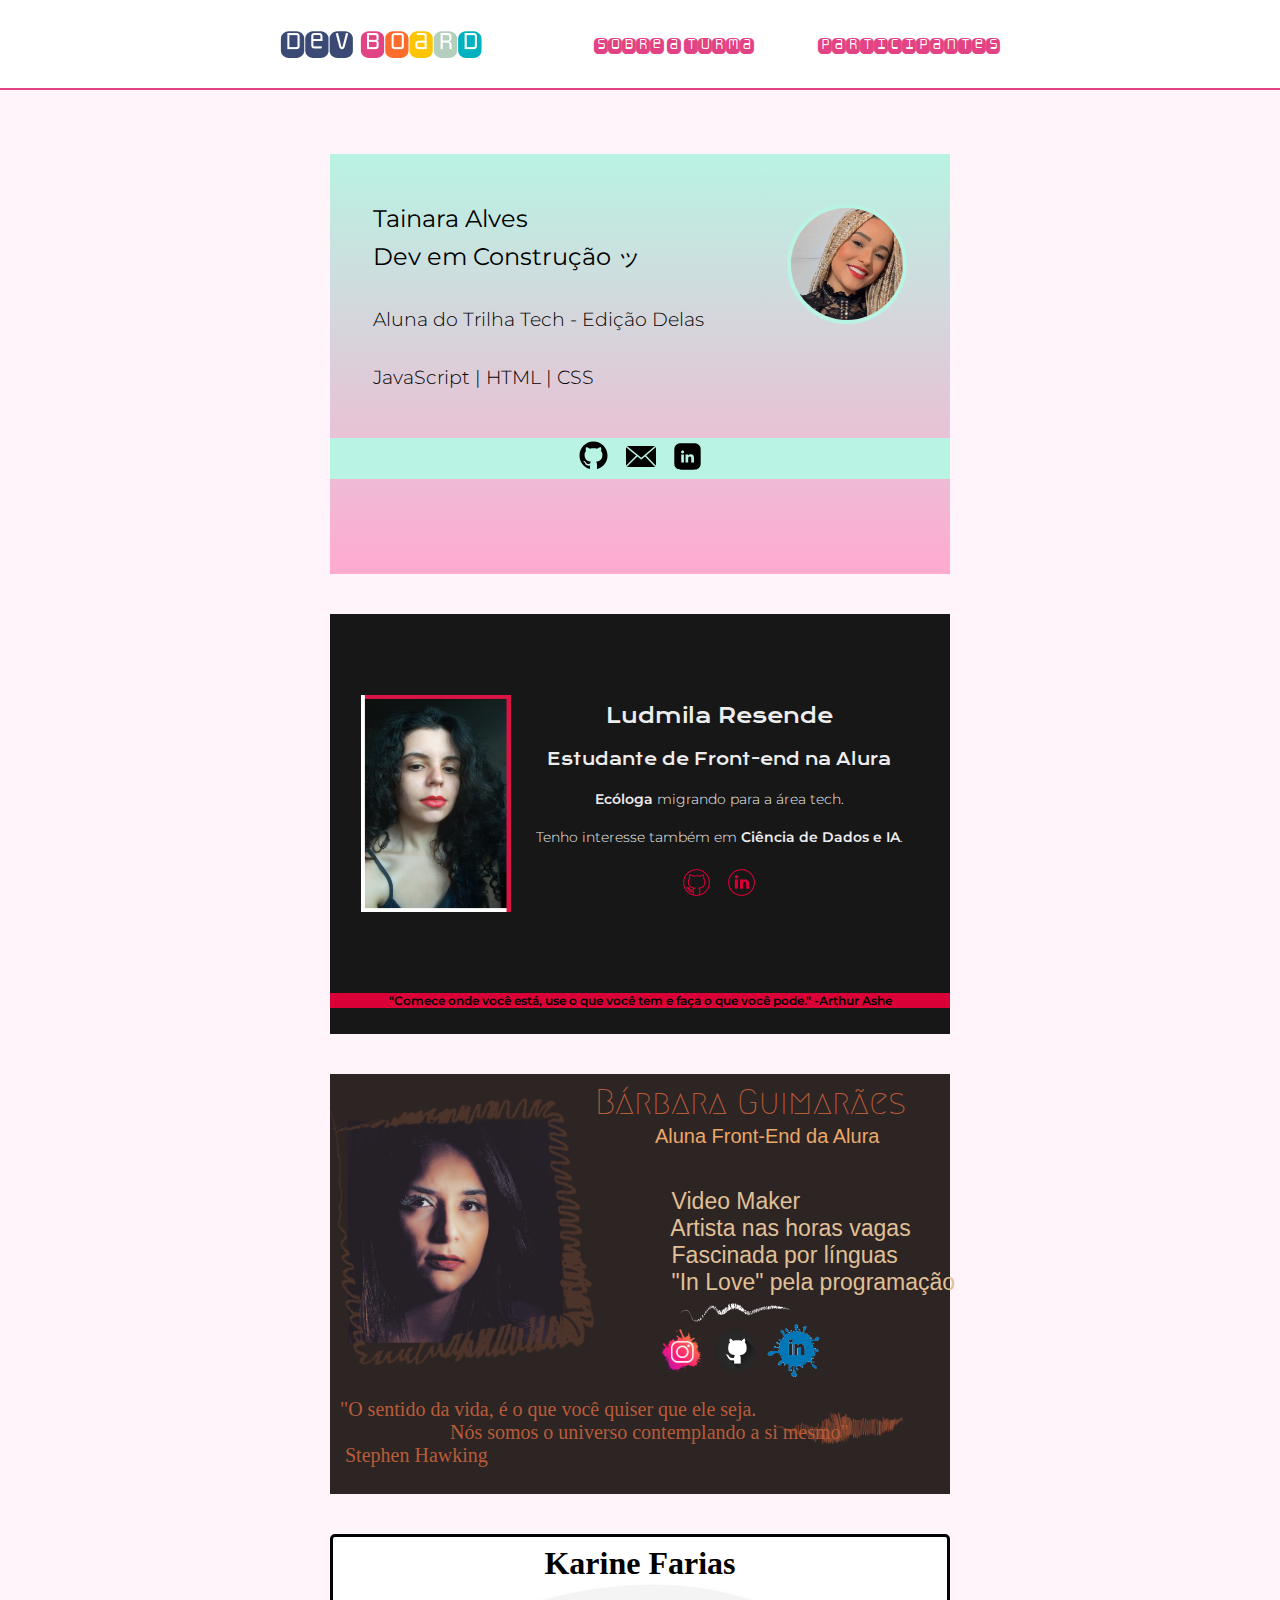
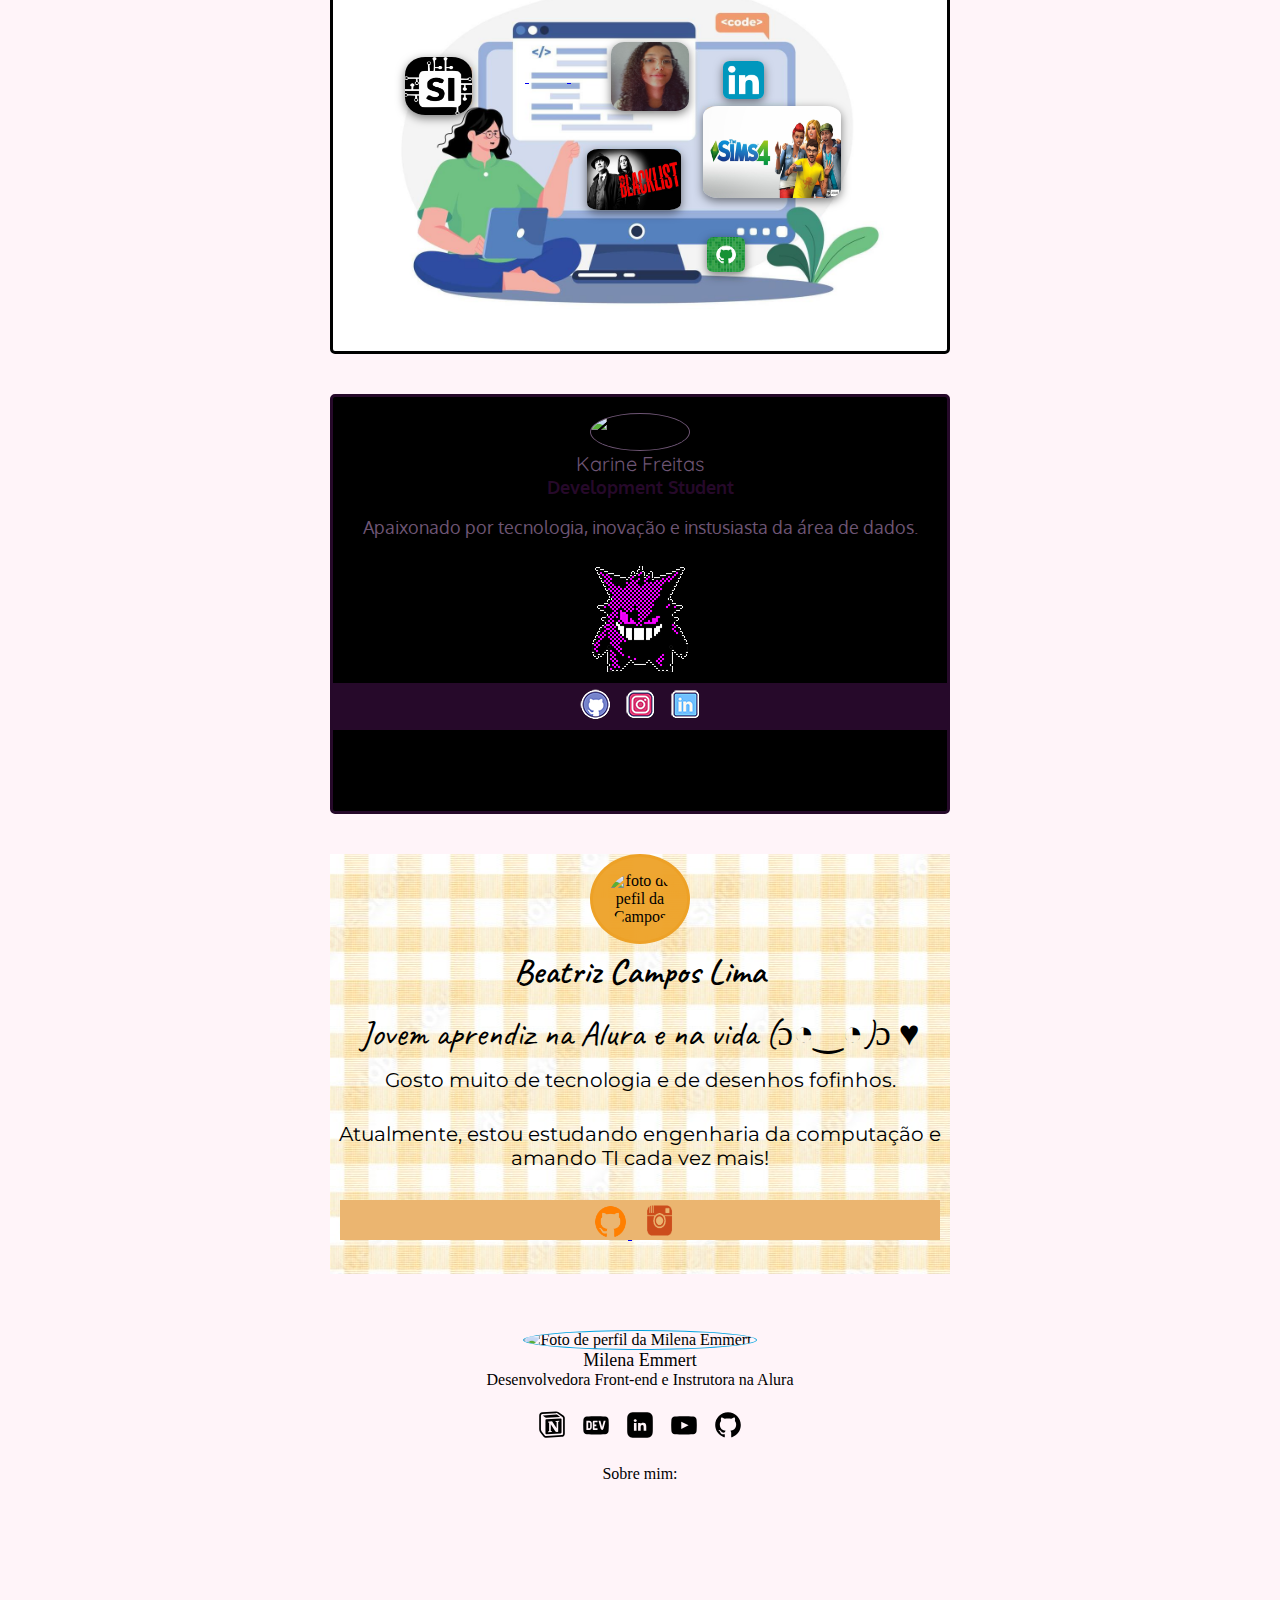
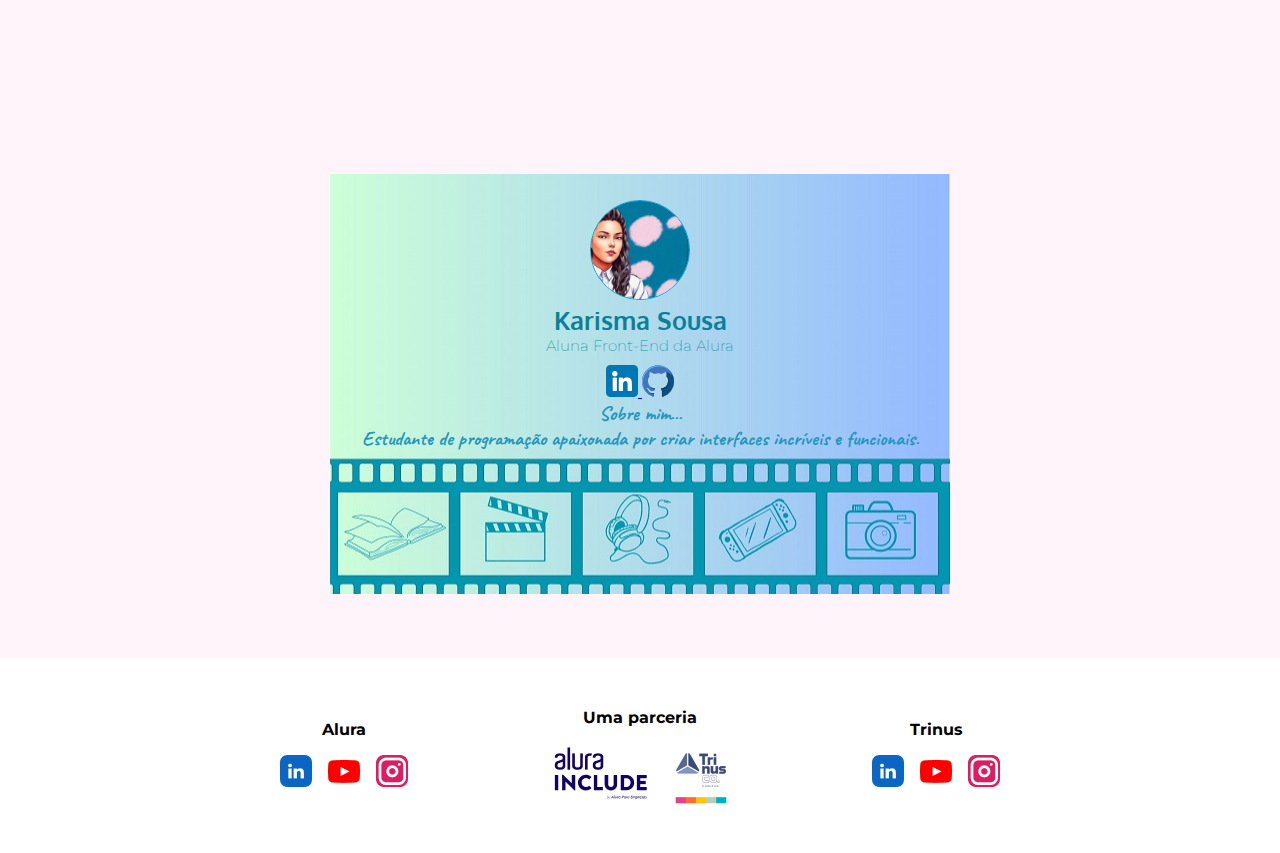
==== index.html @ 3d648c8a "Initial commit" ====
<!DOCTYPE html>
<html>

<head>
  <meta charset="utf-8">
  <meta name="viewport" content="width=device-width">
  <title>Trinus | Dev Board</title>
  <link href="estilo.css" rel="stylesheet" type="text/css" />
</head>

<body>
  <header>
    <div class="container-header">
      <img src="imagens/logo-dev-board.png" alt="Logo do Dev Board da Trinus" class="imagem">

      <nav class="menu-principal">
        <a href="turma-trinus.html" class="link-menu">Sobre a turma</a>
        <a href="index.html" class="link-menu">Participantes</a>
      </nav>
    </div>
  </header>

  <!-- COMECE POR AQUI 😉 -->
  <!--
    Crie uma div abaixo (sempre abaixo da última já existente), coloque uma classe chamada card e um id com o seu nome
    Siga os exemplos
  -->

  <main class="container-main">

    <div class="card" id="tainaraAlves">
      <div class="tainara_apresentacao">
        <section>
          <h2 class="tainara_titulo">Tainara Alves</h2>
          <h3 class="tainara_subtitulo">Dev em Construção ッ</h3>
          <p class="tainara_texto">Aluna do Trilha Tech - Edição Delas</p>
          <p class="tainara_texto">JavaScript | HTML | CSS</p>
        </section>
        <img src="./imagens/taialves.jpeg" alt="Foto da Tainara Alves" class="tainara_foto" />
      </div>
      <div class="tainara_footer">
        <a href="https://github.com/tainaralves" target="_blank">
          <img src="./imagens/gh.svg" alt="Logo GitHub" class="tainara_icone_github" />
        </a>
        <a href=" mailto:tainara-alves@hotmail.com" target="_blank">
          <img src="./imagens/email.svg" alt="Logo E-mail" class="tainara_icone_email" />
        </a>
        <a href=" https://www.linkedin.com/in/tainara-alves/" target="_blank">
          <img src="imagens/in.svg" alt="Logo Linkedin" class="tainara_icone_linkedin" />
        </a>
      </div>
    </div>


    <div id="ludmilaResende" class="card">
      <div class="apresentacao-ludmila">
        <img src="imagens/foto_ludmila_dec.jpg" alt="Foto da Ludmila" class="foto-ludmila" />
        <session class="apresentacao-conteudo-ludmila">
          <h2 class="titulo-ludmila">Ludmila Resende</h2>
          <h3 class="subtitulo-ludmila">Estudante de Front-end na Alura</h3>
          <p class="texto-ludmila"> <span class="destaque-texto-ludmila">Ecóloga</span> migrando para a área tech. </p>
          <p class="texto-ludmila"> Tenho interesse também em <span class="destaque-texto-ludmila">Ciência de Dados e
              IA</span>. </p>
          <div class="links-ludmila">
            <a class="estilo-links-ludmila" href="https://github.com/Lud-lud">
              <img src="imagens/github-ludmila.png" alt="Logo Github" target="_blank">
            </a>
            <a class="estilo-links-ludmila" href="https://www.linkedin.com/in/ludmila-silva-resende">
              <img src="imagens/linkedin-ludmila.png" alt="Logo Linkedin" target="_blank">
            </a>
          </div>
        </session>
      </div>
      <div class="footer-ludmila">
        <p>"Comece onde você está, use o que você tem e faça o que você pode." -Arthur Ashe</p>
      </div>
    </div>



    <div id="barbaraG" class="card">
      <div class="apresentacao-Barbara">
        <section class="conteudocard-Barbara">
          <h1 class="tituloprincipal-Barbara"> Bárbara Guimarães </h1>
          <h2 class="subtitulo-Barbara"> Aluna Front-End da Alura </h2>
          <pre class="listaemparagrafos-Barbara">
            Video Maker
            Artista nas horas vagas 	
            Fascinada por línguas
            "In Love" pela programação
         </pre>
          <div class="container-Barbara">
            <img src="imagens/barbara/Sem Título-3.png" width="110" , height="20">
            <div class="site_links-Barbara">
              <img src="imagens/barbara/imagepg.png" width="70" , height="70">
              <img src="imagens/barbara/GT.png" width="40" , height="40">
              <img src="imagens/barbara/2IN.png" width="75" ,height="40">
            </div>
        </section>
        <img src="imagens/barbara/Sem Título-2.png" alt="foto-bárbara" width="280" , height="300">
      </div>
      <div class="rodape-Barbara">
        <pre
          class="frase-Barbara">"O sentido da vida, é o que você quiser que ele seja.<br>                      Nós somos o universo contemplando a si mesmo"<br> Stephen Hawking</pre>
        <div class="container2-Barbara">
          <img src="imagens/barbara/Sem Título-1.png" width="130" , height="35">
        </div>
      </div>
    </div>

    <!--Comece abaixo dessa linha! -->
    <div id="karinebf" class="card">
      <h1>Karine Farias</h1>
      <img class="foto-karine" src="imagens/karine/foto-karine.jpg" alt="foto">
      <a href="https://www.linkedin.com/in/karine-b-farias/">
      <img class="linkedin" src="imagens/karine/linkedin-karine.png" alt="Icon-linkedin" title="Vamos nos conectar!!">
      </a>
      <a href="https://github.com/KarineBF">
        <img class="github" src="imagens/karine/github-karine.jpg" alt="Icon-github"title="Acesse o meu Github">
      </a>
      <img class="curso" src="imagens/karine/curso-karine.png" alt="Icon-sistemas-de-informacao" title="Eu estou cursando Sistemas de Informação e estou no segundo período">
      <img class="serie" src="imagens/karine/serie-karine.jpg" alt="Blacklist" title="Essa é a minha série favorita">
      <img class="jogo" src="imagens/karine/jogo-karine.jpg" alt="The-sims-4" title="Esse é o meu jogo favorito">
    </div>


    <!--Karine Freitas-->
    <div class="card" id="karineFreitas">
      <img src="https://avatars.githubusercontent.com/u/81311238?v=4" alt="Foto perfil Karine Freitas"
        class="foto-karine-freitas">
      <h1 class="titulo-karine-freitas">Karine Freitas</h1>
      <h2 class="subtitulo-karine-freitas">Development Student</h2><br>
      <p class="texto-karine-freitas">Apaixonado por tecnologia, inovação e instusiasta da área de dados.</p>
      <img src="./imagens/karinef/gengar.gif" alt="gengar" class="karine-gengar">
      <div class="rodape-karine">
        <div class="redes-karine-freitas">
          <a class="links-karine-freitas" href="https://github.com/avathary">
            <img src="./imagens/karinef/github.png" alt="github-karine"></a>
          <a class="links-karine-freitas" href="https://instagram.com/avathary">
            <img src="./imagens/karinef/instagram.png" alt="instagram-karine"></a>
          <a class="links-karine-freitas" href="https://www.linkedin.com/in/karine-s-freitas/">
            <img src="./imagens/karinef/linkedin.png" alt="linkedin-karine"></a>
        </div>
      </div>
    </div>



    <div class="card" id="beatrizCampos">
      <img src="https://avatars.githubusercontent.com/u/117459443?v=4" alt="foto de pefil da Campos"
        class="foto-beatriz-campos" />
      <h1 class="titulo-beatriz-campos">Beatriz Campos Lima</h1>
      <h2 class="subtitulo-beatriz-campos">Jovem aprendiz na Alura e na vida (ɔ◔‿◔)ɔ ♥</h2>
      <p class="textinho-beatriz-campos"> Gosto muito de tecnologia e de desenhos fofinhos.</p>
      <p class="textinho-beatriz-campos">Atualmente, estou estudando engenharia da computação e amando TI cada vez mais!
      </p>
      <div class="footer-beatriz-campos">
        <a href="https://github.com/Campos244">
          <img src="imagens/icone-github-orange.png" alt="icone laranja github" class="icone-github-beatriz-campos">
        </a>
        <a href="https://www.instagram.com/campos_lima244/">
          <img src="imagens/icone-instagram-orange.png" alt="icone laranja instagram"
            class="icone-instagram-beatriz-campos">
        </a>

      </div>
    </div>

    <div id="milenaEmmert" class="card">
      <!-- Peguei o link da foto do meu github! -->
      <img src="https://avatars.githubusercontent.com/u/87506547?v=4" alt="Foto de perfil da Milena Emmert."
        class="foto-milena" />
      <!--Observem as classes que eu coloquei, sempre sendo bem específica, colocando meu nome -->
      <h2 class="titulo-milena">Milena Emmert</h2>
      <h3 class="subtitulo-milena">Desenvolvedora Front-end e Instrutora na Alura</h3>
      <!-- Aqui é uma div com as minhas mídias, coloquei os ícones ali na pasta imagens e vocês podem reutilizar, mas podem adicionar ícones diferentes também! -->
      <div class="container-icones-milena">
        <a href="https://milenaemmert.notion.site/HTML-CSS-JavaScript-158c3ab43a484dc183dc0b7459c06bc5" target="_blank">
          <img src="imagens/notion.svg" alt="Ícone do Notion" class="icones-milena" />
        </a>
        <a href="https://dev.to/milenaemmert" target="_blank">
          <img src="imagens/dev.svg" alt="Ícone do Dev" class="icones-milena" />
        </a>
        <a href="https://www.linkedin.com/in/milenaemmert/" target="_blank">
          <img src="imagens/in.svg" alt="Ícone do LinkedIn" class="icones-milena" />
        </a>
        <a href="https://www.youtube.com/@milenaemmert" target="_blank">
          <img src="imagens/yt.svg" alt="Ícone do YouTube" class="icones-milena" />
        </a>
        <a href="https://github.com/milenaemmert" target="_blank">
          <img src="imagens/gh.svg" alt="Ícone do GitHub" class="icones-milena" />
        </a>
      </div>
      <p>Sobre mim:</p>
    </div>
    
    <!--Karisma-->
    
    <div id="karismasousa" class="card">
      <img src="./imagens/karisma/karisma.PNG" alt="Foto de perfil da Karisma Sousa." class="foto-karisma" />
      
      <h1 class="titulo-karisma">Karisma Sousa</h1>
      <h2 class="subtitulo-karisma"> Aluna Front-End da Alura </h2>
      
    <div class="container-icones-karisma">
      <a href="https://www.linkedin.com/in/karismaalves/" target="_blank">
          <img src="imagens/karisma/linkedin.png" alt="Ícone do LinkedIn" class="icones-karisma"/>
        </a>
      <a href="https://github.com/karismasousa" target="_blank">
          <img src="imagens/karisma/github.png" alt="Ícone do GitHub" class="icones-karisma"/>
        </a>
        
    <p class="apresentacao_karisma"> <strong>Sobre mim...</strong><br>Estudante de programação apaixonada por 
    criar interfaces incríveis e funcionais.</p>
        
      </div>
    
     </div>
  
  </main>

  <footer class="footer-principal">
    <div class="container-footer-principal">
      
      <div class="social-media">
        <div><p>Alura</p></div>
        
        <div class="social-media-icons">
          <a href="https://www.linkedin.com/school/aluracursos/" target="_blank">
             <img src="imagens/linkedin.png" alt="Ícone do linkedin">
          </a>
          <a href="https://www.youtube.com/alura" target="_blank">
            <img src="imagens/youtube.png" alt="Ícone do youtube.png">
          </a>
          <a href="https://www.instagram.com/aluraonline/" target="_blank">
            <img src="imagens/instagram.png" alt="Ícone do instagram">
          </a>
        </div>
      </div>
      
      <div class="logos-empresas">
        <div><p>Uma parceria</p></div>
        <div class="logo-empresas-icones">
          <img src="imagens/logo-include.png" alt="Logo Alura Include">
          <img src="imagens/logo-trinus.png" alt="Logo Trinus">
        </div>
      </div>
      
      <div class="social-media">
        <div><p>Trinus</p></div>
        <div class="social-media-icons">
          <a href="https://www.linkedin.com/company/trinus-co/" target="_blank">
             <img src="imagens/linkedin.png" alt="Ícone do linkedin" >
          </a>
          <a href="https://www.youtube.com/c/TrinusCoYoutube" target="_blank">
            <img src="imagens/youtube.png" alt="Ícone do youtube.png" >
          </a>
          <a href="https://www.instagram.com/somostrinus/" target="_blank">
            <img src="imagens/instagram.png" alt="Ícone do instagram" >
          </a>
        </div>
      </div>
      
    </div>
  </footer>
  
</body>

</html>
---- estilo.css ----
@import url('https://fonts.googleapis.com/css2?family=Monofett&family=Montserrat:wght@300;400&display=swap');
@import url('https://fonts.googleapis.com/css2?family=Caveat:wght@400;600&family=Montserrat&display=swap');
@import url('https://fonts.googleapis.com/css2?family=Krona+One&family=Montserrat:wght@400;600&display=swap');
@import url('https://fonts.cdnfonts.com/css/eras-light-itc');
@import url('https://fonts.googleapis.com/css2?family=Megrim&display=swap');
@import url('https://fonts.cdnfonts.com/css/rage-italic');
@import url('https://fonts.googleapis.com/css2?family=Oxygen:wght@400;700&family=Quicksand&display=swap');

:root{
  --font-montsserat:'Montserrat', sans-serif;
}

* {
  margin: 0;
  padding: 0;
  box-sizing: border-box;
}

body {
  background-color: #FFF4F9;
}
header {
  background-color: #FFFFFF;
  font-family: 'Monofett', cursive;
  border-bottom: 2px solid #E24385;
}

.container-header {
  height: 88px;
  width: 1280px;
  margin: 0 auto;
  display: flex;
  justify-content: space-between;
  align-items: center;
}

.menu-principal {
  display: flex;
  gap: 64px;
}

.link-menu {
  color: #E24385;
  font-size: 24px;
  text-decoration: none;
}

.container-main {
  width: 1280px;
  margin: 64px auto;
  display: flex;
  flex-wrap: wrap;
  gap: 40px;
}

.card {
  width: 620px;
  height: 420px;
}

/* Aqui abaixo comece a estilizar o seu .card
  coloque o seu id e a classe que deseja estilizar:

  #milenaEmmert {
    estilos
  }

  Dessa forma não vai interferir no card de ninguém, pois com o id na frente, você deixará com a especificidade mais alta.
*/

#milenaEmmert {
  background: url('https://cdn.discordapp.com/attachments/863857372669542441/1095851976010502244/Frame_139.png');
  background-position: center;
  text-align: center;
}

#milenaEmmert .foto-milena {
  width: 100px;
  border-radius: 50%;
  border: 1px solid #04A5E1;
  margin-top: 16px;
}

#milenaEmmert .titulo-milena {
  font-size: 18px;
  font-weight: 400;
}

#milenaEmmert .subtitulo-milena {
  font-size: 16px;
  font-weight: 400;
}

.container-icones-milena {
  display: flex;
  gap: 12px;
  justify-content: center;
  margin: 20px;
}

#milenaEmmert .icones-milena {
  width: 32px;
}

#tainaraAlves {
  background-image: linear-gradient(to bottom,#B9F3E4,#FFAACF);
}

#tainaraAlves .tainara_apresentacao {
  padding: 8% 7%;
  display: flex;
  justify-content:space-between;
}

#tainaraAlves .tainara_titulo {
  font-family: var(--font-montsserat);
  font-weight: 400;
  font-size: 24px;
  text-align: left;
}
#tainaraAlves .tainara_subtitulo {
  font-family: var(--font-montsserat);
  font-weight: 400;
  font-size: 24px;
  text-align: left;
  padding-top: 8px;
}

#tainaraAlves .tainara_texto {
  font-family: var(--font-montsserat);
  font-weight: 300;
  font-size: 19px;
  text-align: left;
  padding-top: 35px;
}

#tainaraAlves .tainara_foto {
  width: 120px;
  height: 120px;
  border-radius: 50%;
  border: 4px solid #B9F3E4;
}

#tainaraAlves .tainara_icone_github {
    height: 35px;
    width: 35px;
}

#tainaraAlves .tainara_icone_email {
    height: 37px;
    width: 30px;
}

#tainaraAlves .tainara_icone_linkedin {
    height: 37px;
    width: 33px;
}

#tainaraAlves .tainara_footer {
  background-color: #B9F3E4;
  display: flex;
  justify-content: center;
  gap: 15px;
}

#beatrizCampos {
    /* width: 600px;
    height: 400px; */
    background-image: url("imagens/background_image_beatriz.jpeg");
    background-position: center;
    text-align: center;
    display: flex;
    flex-direction: column;
    align-items: center;
}

#beatrizCampos .foto-beatriz-campos {
    width: 100px;
    border-radius: 50%;
    padding: 15px;
    border: solid 3px rgba(237, 161, 39, 0.95);
    background-color: rgba(237, 161, 39, 0.95);
}

#beatrizCampos .titulo-beatriz-campos {
    font-family: 'Caveat', cursive;
    font-weight: 600;
    font-size: 35px;
    padding: 5px 15px;
}

#beatrizCampos .subtitulo-beatriz-campos {
    font-family: 'Caveat', cursive;
    font-weight: 400;
    font-size: 35px;
    padding: 12px;
}

#beatrizCampos .textinho-beatriz-campos{
    font-family: 'Montserrat', sans-serif;
    font-weight: 400;
    font-size: 20px;
    padding-bottom:30px;
    margin-inline: 5px;
}

#beatrizCampos .icone-github-beatriz-campos {
    height: 35px;
    width: 35px;
}

#beatrizCampos .icone-instagram-beatriz-campos {
    height: 37px;
    width: 55px;
}

#beatrizCampos .footer-beatriz-campos {
    background-color: #ebb570;
    align-content:baseline;
    width: 600px;
    height: 2.5rem;
    padding: 2px;
}

#ludmilaResende {
  background-color: #171717;
}

#ludmilaResende .apresentacao-ludmila {
  padding: 13% 5%;
  display: flex;
  align-items: center;
  justify-content:space-between;
}

#ludmilaResende .apresentacao-conteudo-ludmila {
    width: 400px;
    display: flex;
    flex-direction: column;
    align-items: center;
    gap: 20px;
}

#ludmilaResende .foto-ludmila {
  width: 150px;
}

#ludmilaResende .titulo-ludmila {
  font-size: 20px;
  font-weight: 400;
  font-family: 'Krona One', sans-serif;
  color: #EDEDED;
}

#ludmilaResende .subtitulo-ludmila {
  font-size: 16px;
  font-weight: 300;
  font-family: 'Krona One', sans-serif;
  color: #EDEDED;
}

#ludmilaResende .texto-ludmila {
  font-size: 14px;
  font-weight: 300;
  font-family: var(--font-montsserat);
  color: #EDEDED;
}

#ludmilaResende .destaque-texto-ludmila {
  /*color: #F10086;*/
  font-weight: 600;
}

#ludmilaResende .links-ludmila {
  display: flex;
  gap: 12px;
  justify-content: center;
}

#ludmilaResende .estilo-links-ludmila {
  width: 33px;
}

#ludmilaResende .estilo-links-ludmila:hover {
  background-color: #444444;
  border-radius: 50%;
}

#ludmilaResende .footer-ludmila {
  background-color: #DA0037;
  display: flex;
  justify-content: center;
  font-family: var(--font-montsserat);
  font-size: 12px;
  font-weight: 600;
}

#barbaraG {
background-color: #2D2424;
}
#barbaraG .apresentacao-Barbara{
    display: flex; 
    flex-direction: row-reverse;
    padding-top: 8px;
    align-items: right;
    justify-content: center
}
#barbaraG .tituloprincipal-Barbara{ 
    font-family: 'Megrim';
    font-size: 35px;
    font-weight: 400;
    color: #B85C38;
    padding-bottom: 2px;
}
#barbaraG .subtitulo-Barbara{
    font-size: 20px;
    font-family: 'Eras Light ITC', sans-serif;
    font-weight: 300;
    color: #ECA869;
    padding-left: 60px;
    margin-bottom: 40px;
}
#barbaraG .listaemparagrafos-Barbara{
    font-size: 23px; 
    text-align: left;
    font-family: 'Eras Light ITC', sans-serif;
    color: #E0C097;
    padding-right:10px;
    margin-bottom: 100px;
}
#barbaraG .container-Barbara{
    display: flex;
    position: relative;
    bottom: 120px;
    left: 85px; 
}
#barbaraG .site_links-Barbara{ 
    display: flex;
    flex-direction: row;
    align-items: center;
    position: relative;
    top:10px;
    right: 144px;
}
#barbaraG.rodape-Barbara{
    display: flex
    
}  
#barbaraG .frase-Barbara{
    color: #B85C38;
    font-family: 'Rage', italic;
    font-size: 20px; 
    position: relative;
    bottom:100px ;
    left: 10px;
    text-align: left
   
}
 #barbaraG .container2-Barbara{ 
    display: flex;
    position: relative;
    bottom:157px;
    left: 444px;
}
/* COMECE A PARTIR DAQUI 😉 */
#karinebf{
    text-align: center;
    width: 620px;
    height: 420px;
    border: 3px solid black;
    border-radius: 5px;
    background-size: cover;
    background-position: center;
    background-image: url('imagens/karine/imagem-de-fundo-karine.jpg');
}
#karinebf h1{
  padding: 8px;
}
#karinebf .foto-karine{
  top: 7%;
  left: 34%;
  height: 69px;
  width: 78px;
  box-shadow: 0px 3px 10px rgba(0,0,0,0.5);
  border-radius: 17%;
  position: relative;
  
}
#karinebf .linkedin{
  top: 4%;
  left: 39%;
  height: 38px;
  width: 41px;
  border-radius: 16%;
  box-shadow: 0px 3px 10px rgba(0,0,0,0.5);
  position: relative;
}
#karinebf .github{
  top: 46%;
  left: 29%;
  height: 35px;
  width: 38px;
  border-radius: 16%;
  box-shadow: 0px 3px 10px rgba(0,0,0,0.5);
  position: relative;
}   
#karinebf .curso{
  top: 8%;
  left: -27%;
  height: 58px;
  width: 67px;
  border-radius: 30%;
  box-shadow: 0px 3px 10px rgba(0,0,0,0.5);
  position: relative;
}
#karinebf .serie{
  top: 31%;
  left: -9%;
  height: 61px;
  width: 94px;
  border-radius: 12%;
  box-shadow: 0px 3px 10px rgba(0,0,0,0.5);
  position: relative;
}
#karinebf .jogo{
  top: 28%;
  left: -6%;
  height: 92px;
  width: 138px;
  border-radius: 11%;
  box-shadow: 0px 3px 10px rgba(0,0,0,0.5);
  position: relative;
}
#karinebf img:hover{
  filter: brightness(70%);
}

/* Karine Freitas */ 
#karineFreitas {
  border: 3px solid #26092A;
  border-radius: 5px;
  background-color: #000000;
  background-position: center;
  text-align: center;
  display: flex;
  flex-direction: column;
  align-items: center;
  /* margin-left: 16%;
  margin-bottom: 5%; */
}
  
  #karineFreitas .foto-karine-freitas {
    width: 100px;
    border-radius: 50%;
    margin-top: 16px;
    border: 1px solid #6E5574;
  }
  
  #karineFreitas .titulo-karine-freitas{
    font-family: 'Quicksand', sans-serif;
    font-size: 20px;
    font-weight: 400;
    color: #6E5574
  }
  
  #karineFreitas .subtitulo-karine-freitas {
    font-family: 'Oxygen', sans-serif;
    font-size: 18px;
    font-weight: 700;
    color: #26092A
  }
  
  #karineFreitas .texto-karine-freitas {
    font-family: 'Oxygen', sans-serif;
    font-size: 18px;
    font-weight: 400;
    color: #6E5574;
  }


  #karineFreitas .karine-gengar {
    position: relative;
    top: 20px;
    justify-content: center;
  }
  
  #karineFreitas .rodape-karine {
    position: relative;
    bottom: -27px;
    background-color: #26092A;
    padding: 5px 247px;
    
    align-items: center;
  }
  
  #karineFreitas .redes-karine-freitas {
    display: flex;
    gap: 12px;
  }


#karismasousa {
  background: url("imagens/karisma/background_karisma1.jpg");
  background-position: center;
  text-align: center;
}

#karismasousa .foto-karisma {
  width: 100px;
  border-radius: 50%;
  border: 1px solid #04A5E1;
  margin-top: 26px;
}

#karismasousa .titulo-karisma {
  font-family: 'Oxygen', sans-serif;
  font-size: 25px;
  font-weight: 800;
  color: #0c8097;
}

#karismasousa .subtitulo-karisma {
  font-family: 'montserrat', sans-serif;
  font-size: 15px;
  font-weight: 200;
  color: #0f92a3;
}
#karismasousa .apresentacao_karisma{
  font-family: 'Caveat', cursive;
  font-size: 20px;
  font-weight: 800;
  color: #2496bc;
}
  
#karismasousa .container-icones-karisma {
  gap: 10px;
  margin: 10px;  
 }

.footer-principal {
  background-color: #FFFFFF;
}

.container-footer-principal {
  width: 1280px;
  margin: 0 auto;
  display: flex;
  justify-content: space-between;
  align-items: center;
  height: 195px;
}

.social-media, .logos-empresas {
  display: flex;
  flex-direction: column;
  align-items: center;
  gap: 16px;
  font-family: var(--font-montsserat);
  font-weight: bold;
}

.social-media-icons, .logo-empresas-icones {
  display: flex;
  align-items: center;
  gap: 16px;
}


@media screen and (max-width: 1320px) {
  .container-main, .container-header, .container-footer-principal {
    width: 720px;
  }

  .card {
    margin: 0 auto;
  }
}
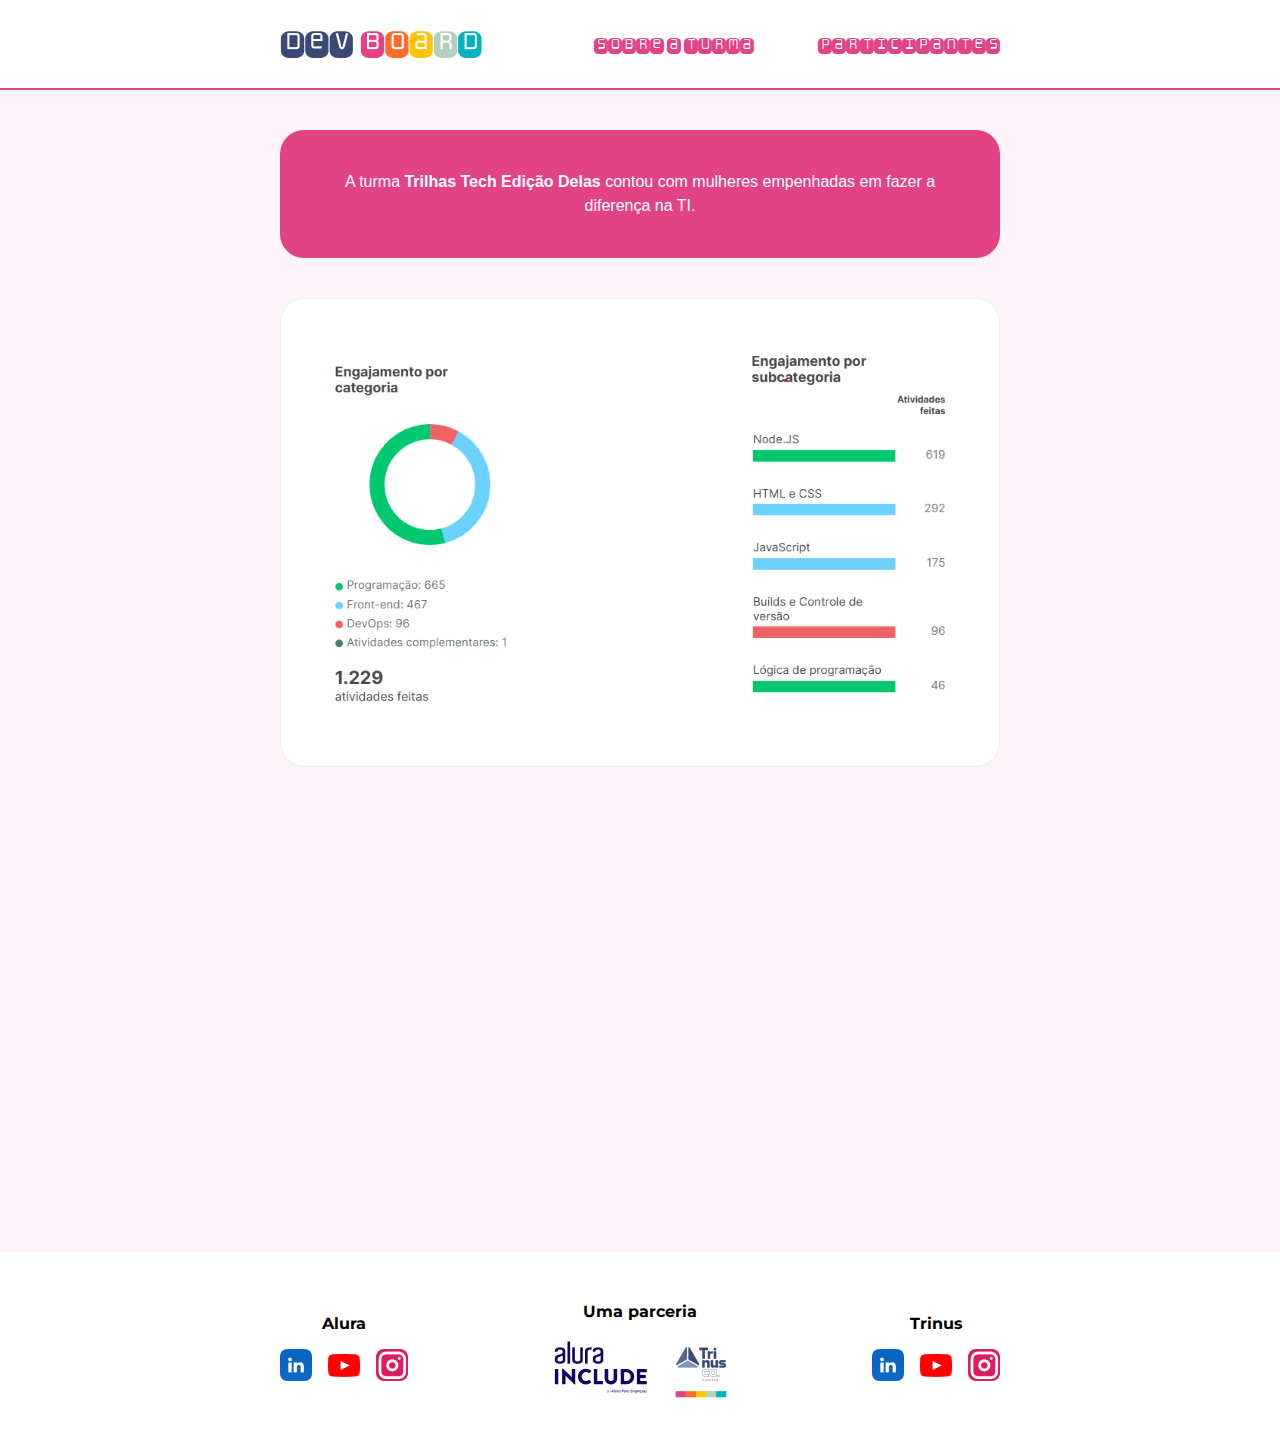
==== commit 144a1e5f: "Atualização da página sobre mim e correção de crash do git do replit" ====
--- a/index.html
+++ b/index.html
@@ -4,8 +4,9 @@
 <head>
   <meta charset="utf-8">
   <meta name="viewport" content="width=device-width">
-  <title>Trinus | Dev Board</title>
+  <title>Participantes | Trinus</title>
   <link href="estilo.css" rel="stylesheet" type="text/css" />
+  <link href="turma-trinus.css" rel="stylesheet" type="text/css" />
 </head>
 
 <body>
@@ -14,210 +15,28 @@
       <img src="imagens/logo-dev-board.png" alt="Logo do Dev Board da Trinus" class="imagem">
 
       <nav class="menu-principal">
-        <a href="turma-trinus.html" class="link-menu">Sobre a turma</a>
-        <a href="index.html" class="link-menu">Participantes</a>
+        <a href="index.html" class="link-menu">Sobre a turma</a>
+        <a href="participantes.html" class="link-menu">Participantes</a>
       </nav>
     </div>
   </header>
 
-  <!-- COMECE POR AQUI 😉 -->
-  <!--
-    Crie uma div abaixo (sempre abaixo da última já existente), coloque uma classe chamada card e um id com o seu nome
-    Siga os exemplos
-  -->
+  <main>
+    <div class="container-info">
+      <p>A turma <span>Trilhas Tech Edição Delas</span> contou com mulheres empenhadas em fazer a diferença na TI.</p>
+    </div>
 
-  <main class="container-main">
-
-    <div class="card" id="tainaraAlves">
-      <div class="tainara_apresentacao">
-        <section>
-          <h2 class="tainara_titulo">Tainara Alves</h2>
-          <h3 class="tainara_subtitulo">Dev em Construção ッ</h3>
-          <p class="tainara_texto">Aluna do Trilha Tech - Edição Delas</p>
-          <p class="tainara_texto">JavaScript | HTML | CSS</p>
-        </section>
-        <img src="./imagens/taialves.jpeg" alt="Foto da Tainara Alves" class="tainara_foto" />
-      </div>
-      <div class="tainara_footer">
-        <a href="https://github.com/tainaralves" target="_blank">
-          <img src="./imagens/gh.svg" alt="Logo GitHub" class="tainara_icone_github" />
-        </a>
-        <a href=" mailto:tainara-alves@hotmail.com" target="_blank">
-          <img src="./imagens/email.svg" alt="Logo E-mail" class="tainara_icone_email" />
-        </a>
-        <a href=" https://www.linkedin.com/in/tainara-alves/" target="_blank">
-          <img src="imagens/in.svg" alt="Logo Linkedin" class="tainara_icone_linkedin" />
-        </a>
+    <div>
+      <div class="imagens_dados">
+        <img src="imagens/TRINUS_1.png" alt="Dados da turma 1.">
+        <img src="imagens/TRINUS_2.png" alt="Dados da turma 1.">
       </div>
     </div>
 
-
-    <div id="ludmilaResende" class="card">
-      <div class="apresentacao-ludmila">
-        <img src="imagens/foto_ludmila_dec.jpg" alt="Foto da Ludmila" class="foto-ludmila" />
-        <session class="apresentacao-conteudo-ludmila">
-          <h2 class="titulo-ludmila">Ludmila Resende</h2>
-          <h3 class="subtitulo-ludmila">Estudante de Front-end na Alura</h3>
-          <p class="texto-ludmila"> <span class="destaque-texto-ludmila">Ecóloga</span> migrando para a área tech. </p>
-          <p class="texto-ludmila"> Tenho interesse também em <span class="destaque-texto-ludmila">Ciência de Dados e
-              IA</span>. </p>
-          <div class="links-ludmila">
-            <a class="estilo-links-ludmila" href="https://github.com/Lud-lud">
-              <img src="imagens/github-ludmila.png" alt="Logo Github" target="_blank">
-            </a>
-            <a class="estilo-links-ludmila" href="https://www.linkedin.com/in/ludmila-silva-resende">
-              <img src="imagens/linkedin-ludmila.png" alt="Logo Linkedin" target="_blank">
-            </a>
-          </div>
-        </session>
-      </div>
-      <div class="footer-ludmila">
-        <p>"Comece onde você está, use o que você tem e faça o que você pode." -Arthur Ashe</p>
-      </div>
-    </div>
+    <iframe width="720" height="405" src="https://www.youtube.com/embed/Lpw-LDEVmRI" title="YouTube video player" frameborder="0" allow="accelerometer; autoplay; clipboard-write; encrypted-media; gyroscope; picture-in-picture; web-share" allowfullscreen></iframe>
+  </main>
 
 
-
-    <div id="barbaraG" class="card">
-      <div class="apresentacao-Barbara">
-        <section class="conteudocard-Barbara">
-          <h1 class="tituloprincipal-Barbara"> Bárbara Guimarães </h1>
-          <h2 class="subtitulo-Barbara"> Aluna Front-End da Alura </h2>
-          <pre class="listaemparagrafos-Barbara">
-            Video Maker
-            Artista nas horas vagas 	
-            Fascinada por línguas
-            "In Love" pela programação
-         </pre>
-          <div class="container-Barbara">
-            <img src="imagens/barbara/Sem Título-3.png" width="110" , height="20">
-            <div class="site_links-Barbara">
-              <img src="imagens/barbara/imagepg.png" width="70" , height="70">
-              <img src="imagens/barbara/GT.png" width="40" , height="40">
-              <img src="imagens/barbara/2IN.png" width="75" ,height="40">
-            </div>
-        </section>
-        <img src="imagens/barbara/Sem Título-2.png" alt="foto-bárbara" width="280" , height="300">
-      </div>
-      <div class="rodape-Barbara">
-        <pre
-          class="frase-Barbara">"O sentido da vida, é o que você quiser que ele seja.<br>                      Nós somos o universo contemplando a si mesmo"<br> Stephen Hawking</pre>
-        <div class="container2-Barbara">
-          <img src="imagens/barbara/Sem Título-1.png" width="130" , height="35">
-        </div>
-      </div>
-    </div>
-
-    <!--Comece abaixo dessa linha! -->
-    <div id="karinebf" class="card">
-      <h1>Karine Farias</h1>
-      <img class="foto-karine" src="imagens/karine/foto-karine.jpg" alt="foto">
-      <a href="https://www.linkedin.com/in/karine-b-farias/">
-      <img class="linkedin" src="imagens/karine/linkedin-karine.png" alt="Icon-linkedin" title="Vamos nos conectar!!">
-      </a>
-      <a href="https://github.com/KarineBF">
-        <img class="github" src="imagens/karine/github-karine.jpg" alt="Icon-github"title="Acesse o meu Github">
-      </a>
-      <img class="curso" src="imagens/karine/curso-karine.png" alt="Icon-sistemas-de-informacao" title="Eu estou cursando Sistemas de Informação e estou no segundo período">
-      <img class="serie" src="imagens/karine/serie-karine.jpg" alt="Blacklist" title="Essa é a minha série favorita">
-      <img class="jogo" src="imagens/karine/jogo-karine.jpg" alt="The-sims-4" title="Esse é o meu jogo favorito">
-    </div>
-
-
-    <!--Karine Freitas-->
-    <div class="card" id="karineFreitas">
-      <img src="https://avatars.githubusercontent.com/u/81311238?v=4" alt="Foto perfil Karine Freitas"
-        class="foto-karine-freitas">
-      <h1 class="titulo-karine-freitas">Karine Freitas</h1>
-      <h2 class="subtitulo-karine-freitas">Development Student</h2><br>
-      <p class="texto-karine-freitas">Apaixonado por tecnologia, inovação e instusiasta da área de dados.</p>
-      <img src="./imagens/karinef/gengar.gif" alt="gengar" class="karine-gengar">
-      <div class="rodape-karine">
-        <div class="redes-karine-freitas">
-          <a class="links-karine-freitas" href="https://github.com/avathary">
-            <img src="./imagens/karinef/github.png" alt="github-karine"></a>
-          <a class="links-karine-freitas" href="https://instagram.com/avathary">
-            <img src="./imagens/karinef/instagram.png" alt="instagram-karine"></a>
-          <a class="links-karine-freitas" href="https://www.linkedin.com/in/karine-s-freitas/">
-            <img src="./imagens/karinef/linkedin.png" alt="linkedin-karine"></a>
-        </div>
-      </div>
-    </div>
-
-
-
-    <div class="card" id="beatrizCampos">
-      <img src="https://avatars.githubusercontent.com/u/117459443?v=4" alt="foto de pefil da Campos"
-        class="foto-beatriz-campos" />
-      <h1 class="titulo-beatriz-campos">Beatriz Campos Lima</h1>
-      <h2 class="subtitulo-beatriz-campos">Jovem aprendiz na Alura e na vida (ɔ◔‿◔)ɔ ♥</h2>
-      <p class="textinho-beatriz-campos"> Gosto muito de tecnologia e de desenhos fofinhos.</p>
-      <p class="textinho-beatriz-campos">Atualmente, estou estudando engenharia da computação e amando TI cada vez mais!
-      </p>
-      <div class="footer-beatriz-campos">
-        <a href="https://github.com/Campos244">
-          <img src="imagens/icone-github-orange.png" alt="icone laranja github" class="icone-github-beatriz-campos">
-        </a>
-        <a href="https://www.instagram.com/campos_lima244/">
-          <img src="imagens/icone-instagram-orange.png" alt="icone laranja instagram"
-            class="icone-instagram-beatriz-campos">
-        </a>
-
-      </div>
-    </div>
-
-    <div id="milenaEmmert" class="card">
-      <!-- Peguei o link da foto do meu github! -->
-      <img src="https://avatars.githubusercontent.com/u/87506547?v=4" alt="Foto de perfil da Milena Emmert."
-        class="foto-milena" />
-      <!--Observem as classes que eu coloquei, sempre sendo bem específica, colocando meu nome -->
-      <h2 class="titulo-milena">Milena Emmert</h2>
-      <h3 class="subtitulo-milena">Desenvolvedora Front-end e Instrutora na Alura</h3>
-      <!-- Aqui é uma div com as minhas mídias, coloquei os ícones ali na pasta imagens e vocês podem reutilizar, mas podem adicionar ícones diferentes também! -->
-      <div class="container-icones-milena">
-        <a href="https://milenaemmert.notion.site/HTML-CSS-JavaScript-158c3ab43a484dc183dc0b7459c06bc5" target="_blank">
-          <img src="imagens/notion.svg" alt="Ícone do Notion" class="icones-milena" />
-        </a>
-        <a href="https://dev.to/milenaemmert" target="_blank">
-          <img src="imagens/dev.svg" alt="Ícone do Dev" class="icones-milena" />
-        </a>
-        <a href="https://www.linkedin.com/in/milenaemmert/" target="_blank">
-          <img src="imagens/in.svg" alt="Ícone do LinkedIn" class="icones-milena" />
-        </a>
-        <a href="https://www.youtube.com/@milenaemmert" target="_blank">
-          <img src="imagens/yt.svg" alt="Ícone do YouTube" class="icones-milena" />
-        </a>
-        <a href="https://github.com/milenaemmert" target="_blank">
-          <img src="imagens/gh.svg" alt="Ícone do GitHub" class="icones-milena" />
-        </a>
-      </div>
-      <p>Sobre mim:</p>
-    </div>
-    
-    <!--Karisma-->
-    
-    <div id="karismasousa" class="card">
-      <img src="./imagens/karisma/karisma.PNG" alt="Foto de perfil da Karisma Sousa." class="foto-karisma" />
-      
-      <h1 class="titulo-karisma">Karisma Sousa</h1>
-      <h2 class="subtitulo-karisma"> Aluna Front-End da Alura </h2>
-      
-    <div class="container-icones-karisma">
-      <a href="https://www.linkedin.com/in/karismaalves/" target="_blank">
-          <img src="imagens/karisma/linkedin.png" alt="Ícone do LinkedIn" class="icones-karisma"/>
-        </a>
-      <a href="https://github.com/karismasousa" target="_blank">
-          <img src="imagens/karisma/github.png" alt="Ícone do GitHub" class="icones-karisma"/>
-        </a>
-        
-    <p class="apresentacao_karisma"> <strong>Sobre mim...</strong><br>Estudante de programação apaixonada por 
-    criar interfaces incríveis e funcionais.</p>
-        
-      </div>
-    
-     </div>
-  
-  </main>
 
   <footer class="footer-principal">
     <div class="container-footer-principal">
@@ -263,7 +82,6 @@
       
     </div>
   </footer>
-  
 </body>
 
 </html>--- a/estilo.css
+++ b/estilo.css
@@ -18,6 +18,10 @@
 
 body {
   background-color: #FFF4F9;
+  display: flex;
+  flex-direction: column;
+  justify-content: space-between;
+  height: 100vh;
 }
 header {
   background-color: #FFFFFF;
--- a/turma-trinus.css
+++ b/turma-trinus.css
@@ -0,0 +1,49 @@
+main {
+  width: 1280px;
+  margin: 0 auto;
+  padding: 40px;
+  display: flex;
+  flex-direction: column;
+  align-items: center;
+  gap: 40px;
+}
+
+.container-info {
+  background-color: #E24385;
+  padding: 40px;
+  border-radius: 24px;
+  color: #FFF;
+  width: 720px;
+  display: flex;
+  flex-direction: column;
+  gap: 16px;
+  font-family: sans-serif;
+  text-align: center;
+  line-height: 1.5;
+}
+
+.container-info span {
+  font-weight: bold;
+}
+
+.imagens_dados {
+  width: 720px;
+  background-color: #FFF;
+  padding: 40px;
+  display: flex;
+  align-items: center;
+  justify-content: space-between;
+  border-radius: 24px;
+  border: 1px solid #EEEEEE;
+}
+
+.imagens_dados img {
+  width: 220px;
+}
+
+@media screen and (max-width: 1320px) {
+  main {
+    width: 720px;
+  }
+}
+
